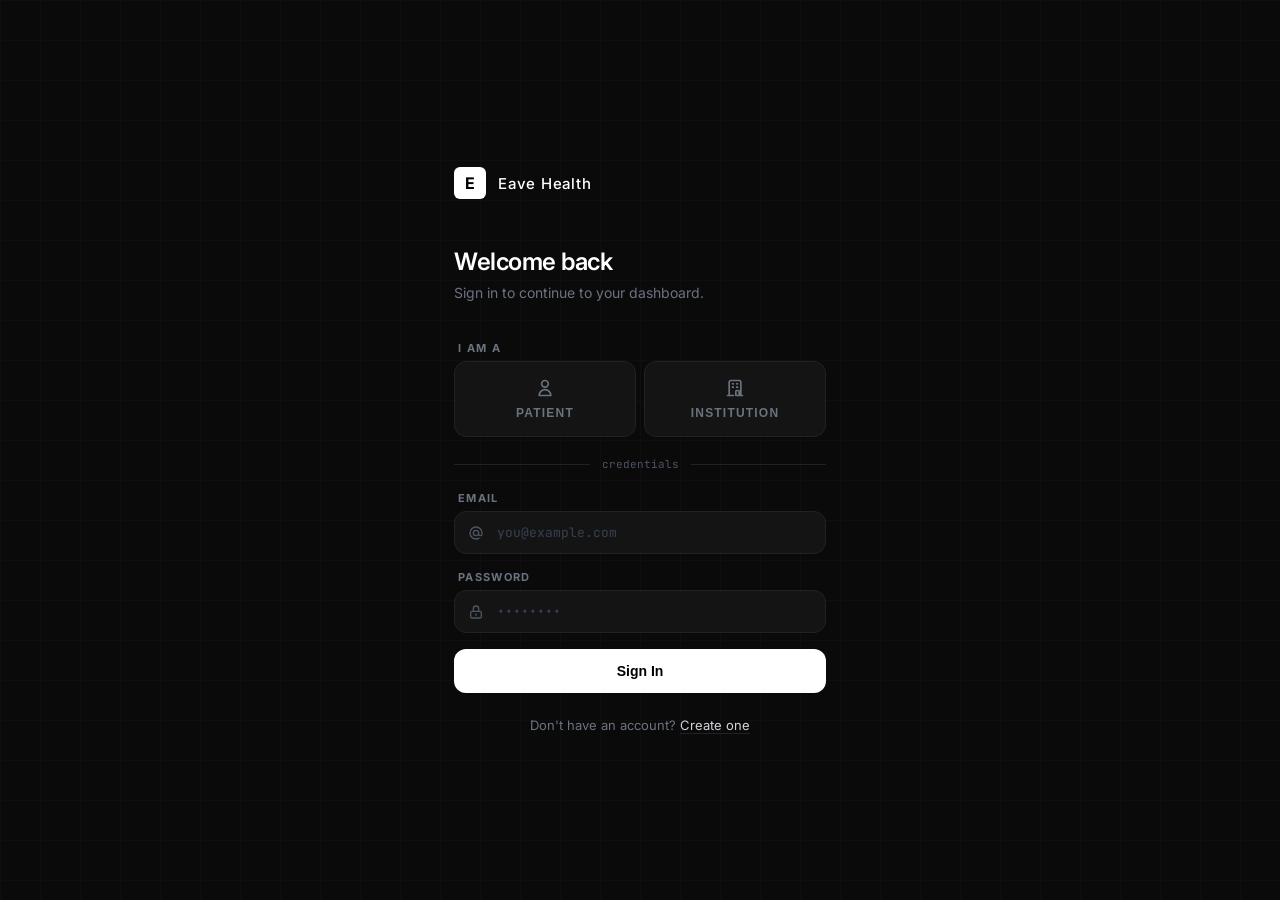
==== auth/login.html @ d10b4d87 "Initial Commit" ====
<!DOCTYPE html>
<html lang="en">
<head>
  <meta charset="UTF-8" />
  <meta name="viewport" content="width=device-width, initial-scale=1.0" />
  <title>Sign In — Eave Health</title>
  <link rel="stylesheet" href="../shared/theme.css" />
  <style>
    body { overflow: hidden; height: 100vh; display: flex; align-items: center; justify-content: center; }

    .auth-center {
      width: 100%; max-width: 420px;
      padding: 0 24px;
      animation: fadeIn 0.4s cubic-bezier(0.16,1,0.3,1) forwards;
    }

    .auth-brand {
      display: flex; align-items: center; gap: 12px;
      margin-bottom: 48px;
    }
    .auth-brand-icon {
      width: 32px; height: 32px;
      background: white; color: black;
      font-weight: 700; font-size: 16px;
      display: flex; align-items: center; justify-content: center;
      border-radius: 6px;
    }
    .auth-brand span { color: white; font-weight: 500; font-size: 15px; letter-spacing: 0.05em; }

    .auth-heading { margin-bottom: 40px; }
    .auth-heading h1 { font-size: 24px; font-weight: 600; color: white; letter-spacing: -0.02em; margin-bottom: 8px; }
    .auth-heading p { font-size: 14px; color: var(--text-muted); }

    .auth-form { display: flex; flex-direction: column; gap: 16px; }

    .field { display: flex; flex-direction: column; gap: 6px; }
    .field label { font-size: 11px; font-weight: 700; text-transform: uppercase; letter-spacing: 0.12em; color: var(--text-muted); padding-left: 4px; }

    .role-select-group { display: grid; grid-template-columns: 1fr 1fr; gap: 8px; }
    .role-btn {
      display: flex; flex-direction: column; align-items: center; justify-content: center;
      gap: 8px; padding: 16px 12px;
      background: var(--surface-2); border: 1px solid var(--border);
      border-radius: var(--radius-md); cursor: pointer; transition: var(--transition);
      color: var(--text-muted); font-size: 12px; font-weight: 600;
      text-transform: uppercase; letter-spacing: 0.1em;
    }
    .role-btn svg { width: 20px; height: 20px; }
    .role-btn:hover { background: #1a1a1a; border-color: #333; color: #d1d5db; }
    .role-btn.selected { border-color: #555; background: #1e1e1e; color: white; }
    .role-btn.selected svg { color: white; }

    .divider { display: flex; align-items: center; gap: 12px; margin: 4px 0; }
    .divider::before, .divider::after { content: ''; flex: 1; height: 1px; background: var(--border); }
    .divider span { font-size: 11px; color: var(--text-dim); font-family: var(--font-mono); }

    .auth-footer { margin-top: 24px; text-align: center; font-size: 13px; color: var(--text-muted); }
    .auth-footer a { color: var(--text); text-decoration: none; border-bottom: 1px solid var(--border); transition: border-color 0.2s; }
    .auth-footer a:hover { border-color: #555; color: white; }

    .error-msg {
      font-size: 12px; color: #f87171; font-family: var(--font-mono);
      padding: 10px 14px; background: rgba(127,29,29,0.2);
      border: 1px solid rgba(127,29,29,0.4); border-radius: var(--radius-md);
      display: none;
    }
    .error-msg.show { display: block; }

    /* Loading state */
    .btn-primary .btn-text-label { transition: opacity 0.2s; }
    .btn-primary.loading .btn-text-label { opacity: 0; }
    .btn-primary .spinner { display: none; position: absolute; }
    .btn-primary.loading .spinner { display: inline-block; }
    .btn-primary { position: relative; }
  </style>
</head>
<body class="grid-bg">

  <div class="auth-center">

    <div class="auth-brand">
      <div class="auth-brand-icon">E</div>
      <span>Eave Health</span>
    </div>

    <div class="auth-heading">
      <h1>Welcome back</h1>
      <p>Sign in to continue to your dashboard.</p>
    </div>

    <div class="auth-form">

      <!-- Role Selection -->
      <div class="field">
        <label>I am a</label>
        <div class="role-select-group">
          <button class="role-btn" id="role-patient" onclick="selectRole('patient')">
            <svg fill="none" stroke="currentColor" viewBox="0 0 24 24"><path stroke-linecap="round" stroke-linejoin="round" stroke-width="2" d="M16 7a4 4 0 11-8 0 4 4 0 018 0zM12 14a7 7 0 00-7 7h14a7 7 0 00-7-7z"/></svg>
            Patient
          </button>
          <button class="role-btn" id="role-provider" onclick="selectRole('provider')">
            <svg fill="none" stroke="currentColor" viewBox="0 0 24 24"><path stroke-linecap="round" stroke-linejoin="round" stroke-width="2" d="M19 21V5a2 2 0 00-2-2H7a2 2 0 00-2 2v16m14 0h2m-2 0h-5m-9 0H3m2 0h5M9 7h1m-1 4h1m4-4h1m-1 4h1m-2 10v-5a1 1 0 011-1h2a1 1 0 011 1v5m-4 0h4"/></svg>
            Institution
          </button>
        </div>
      </div>

      <div class="divider"><span>credentials</span></div>

      <!-- Email -->
      <div class="field">
        <label>Email</label>
        <div class="input-wrap">
          <svg class="input-icon" fill="none" stroke="currentColor" viewBox="0 0 24 24"><path stroke-linecap="round" stroke-linejoin="round" stroke-width="2" d="M16 12a4 4 0 10-8 0 4 4 0 008 0zm0 0v1.5a2.5 2.5 0 005 0V12a9 9 0 10-9 9m4.5-1.206a8.959 8.959 0 01-4.5 1.207"/></svg>
          <input type="email" id="email-input" class="with-icon" placeholder="you@example.com" autocomplete="email" />
        </div>
      </div>

      <!-- Password -->
      <div class="field">
        <label>Password</label>
        <div class="input-wrap">
          <svg class="input-icon" fill="none" stroke="currentColor" viewBox="0 0 24 24"><path stroke-linecap="round" stroke-linejoin="round" stroke-width="2" d="M12 15v2m-6 4h12a2 2 0 002-2v-6a2 2 0 00-2-2H6a2 2 0 00-2 2v6a2 2 0 002 2zm10-10V7a4 4 0 00-8 0v4h8z"/></svg>
          <input type="password" id="password-input" class="with-icon" placeholder="••••••••" autocomplete="current-password" />
        </div>
      </div>

      <div class="error-msg" id="error-msg">Invalid credentials. Please try again.</div>

      <button class="btn btn-primary btn-full" id="signin-btn" onclick="handleSignIn()">
        <span class="btn-text-label">Sign In</span>
        <span class="spinner"></span>
      </button>

    </div>

    <div class="auth-footer">
      Don't have an account? <a href="signup.html">Create one</a>
    </div>

  </div>

  <script src="../shared/api.js"></script>
  <script src="../shared/app.js"></script>
  <script>
    let selectedRole = null;

    function selectRole(role) {
      selectedRole = role;
      document.getElementById('role-patient').classList.toggle('selected', role === 'patient');
      document.getElementById('role-provider').classList.toggle('selected', role === 'provider');
    }

    async function handleSignIn() {
      const email = document.getElementById('email-input').value.trim();
      const password = document.getElementById('password-input').value;
      const errEl = document.getElementById('error-msg');
      const btn = document.getElementById('signin-btn');

      errEl.classList.remove('show');

      if (!selectedRole) {
        errEl.textContent = 'Please select your role to continue.';
        errEl.classList.add('show'); return;
      }
      if (!email || !password) {
        errEl.textContent = 'Email and password are required.';
        errEl.classList.add('show'); return;
      }

      btn.classList.add('loading');
      btn.disabled = true;

      try {
        await EaveAPI.login(email, password, selectedRole);

        if (selectedRole === 'provider') {
          window.location.href = '../institution/provider-lookup.html';
        } else {
          window.location.href = '../user/dashboard.html';
        }
      } catch (err) {
        btn.classList.remove('loading');
        btn.disabled = false;
        errEl.textContent = err.message || 'Login failed. Please try again.';
        errEl.classList.add('show');
      }
    }

    // Enter key to submit
    document.addEventListener('keydown', e => {
      if (e.key === 'Enter') handleSignIn();
    });
  </script>
</body>
</html>
---- shared/theme.css ----
/* ============================================
   EAVE HEALTH — Design System & Theme
   Shared across all pages
   ============================================ */

/* ---- Google Fonts ---- */
@import url('https://fonts.googleapis.com/css2?family=Inter:wght@300;400;500;600;700&family=JetBrains+Mono:wght@400;500;600;700&display=swap');

/* ---- CSS Variables ---- */
:root {
  --bg:         #0a0a0a;
  --surface:    #111111;
  --surface-2:  #141414;
  --surface-3:  #161618;
  --border:     #222222;
  --border-2:   #2a2a2a;
  --text:       #d1d5db;   /* gray-300 */
  --text-muted: #6b7280;   /* gray-500 */
  --text-dim:   #4b5563;   /* gray-600 */
  --text-white: #ffffff;
  --accent:     #ffffff;
  --radius-sm:  8px;
  --radius-md:  12px;
  --radius-lg:  16px;
  --radius-xl:  20px;
  --radius-2xl: 24px;
  --font-sans:  'Inter', system-ui, sans-serif;
  --font-mono:  'JetBrains Mono', 'Fira Code', monospace;
  --transition: all 0.2s ease;
}

/* ---- Reset & Base ---- */
*, *::before, *::after { box-sizing: border-box; margin: 0; padding: 0; }

html { font-size: 16px; }

body {
  font-family: var(--font-sans);
  background-color: var(--bg);
  color: var(--text);
  -webkit-font-smoothing: antialiased;
  -moz-osx-font-smoothing: grayscale;
  min-height: 100vh;
  overscroll-behavior: none;
}

/* ---- Grid Background (applied to body or a wrapper) ---- */
.grid-bg::before {
  content: '';
  position: fixed;
  inset: 0;
  z-index: 0;
  pointer-events: none;
  opacity: 0.15;
  background-image:
    linear-gradient(to right, #333 1px, transparent 1px),
    linear-gradient(to bottom, #333 1px, transparent 1px);
  background-size: 40px 40px;
}

/* ---- Scrollbar ---- */
::-webkit-scrollbar { width: 6px; }
::-webkit-scrollbar-track { background: transparent; }
::-webkit-scrollbar-thumb { background: var(--text-dim); border-radius: 3px; }

/* ---- Animations ---- */
@keyframes fadeIn {
  from { opacity: 0; transform: translateY(10px); }
  to   { opacity: 1; transform: translateY(0); }
}
@keyframes spin {
  to { transform: rotate(360deg); }
}
@keyframes slideIn {
  from { transform: translateX(-110%); opacity: 0; }
  to   { transform: translateX(0);     opacity: 1; }
}

.fade-in { animation: fadeIn 0.4s cubic-bezier(0.16, 1, 0.3, 1) forwards; }
.spin    { animation: spin 1s linear infinite; }

/* ---- Typography Helpers ---- */
.label {
  font-size: 10px;
  font-weight: 700;
  text-transform: uppercase;
  letter-spacing: 0.15em;
  color: var(--text-muted);
}
.mono { font-family: var(--font-mono); }

/* ---- Badge / Tag ---- */
.badge {
  display: inline-flex;
  align-items: center;
  gap: 6px;
  padding: 5px 10px;
  background: #18181b;
  border: 1px solid var(--border);
  border-radius: var(--radius-sm);
  font-family: var(--font-mono);
  font-size: 11px;
  font-weight: 500;
  color: var(--text-muted);
  letter-spacing: 0.05em;
}
.badge.green {
  background: #0A2E1F;
  color: #4ADE80;
  border-color: #166534;
}

/* ---- Buttons ---- */
.btn {
  display: inline-flex;
  align-items: center;
  justify-content: center;
  gap: 8px;
  padding: 8px 16px;
  border-radius: var(--radius-md);
  font-size: 13px;
  font-weight: 600;
  cursor: pointer;
  transition: var(--transition);
  border: none;
}
.btn:disabled { opacity: 0.5; cursor: not-allowed; }

.btn-primary {
  background: var(--accent);
  color: #000;
}
.btn-primary:hover:not(:disabled) { background: #e5e5e5; }

.btn-ghost {
  background: rgba(255,255,255,0.07);
  color: var(--text-white);
  border: 1px solid rgba(255,255,255,0.15);
}
.btn-ghost:hover:not(:disabled) { background: var(--accent); color: #000; }

.btn-text {
  background: transparent;
  color: var(--text-muted);
}
.btn-text:hover { color: var(--text-white); }

.btn-full { width: 100%; padding: 14px 16px; border-radius: var(--radius-md); font-size: 14px; }

/* ---- Form Elements ---- */
.input-group { display: flex; flex-direction: column; gap: 6px; }
.input-group label { padding-left: 8px; }

.input-wrap { position: relative; display: flex; align-items: center; }
.input-wrap .input-icon {
  position: absolute;
  left: 14px;
  color: var(--text-dim);
  width: 16px;
  height: 16px;
  pointer-events: none;
}

input, textarea {
  width: 100%;
  background: var(--surface-2);
  color: var(--text-white);
  border: 1px solid var(--border);
  border-radius: var(--radius-md);
  font-family: var(--font-mono);
  font-size: 13px;
  outline: none;
  transition: var(--transition);
}
input { padding: 12px 16px; }
input.with-icon { padding-left: 42px; }
input:focus, textarea:focus:not(.input-ta) {
  border-color: #555;
  background: #1a1a1a;
}
input::placeholder, textarea::placeholder { color: #374151; }

textarea {
  padding: 12px 16px;
  font-family: var(--font-sans);
  font-size: 13px;
  resize: none;
  line-height: 1.6;
}

/* ---- Cards ---- */
.card {
  background: var(--surface);
  border: 1px solid var(--border);
  border-radius: var(--radius-xl);
  padding: 20px;
  transition: border-color 0.2s;
}
.card:hover { border-color: #333; }

/* ---- Page Layout ---- */
.page-wrapper {
  display: flex;
  min-height: 100vh;
  width: 100%;
  background: var(--bg);
  position: relative;
}

.main-content {
  position: relative;
  z-index: 10;
  width: 100%;
  min-height: 100vh;
  padding-bottom: 96px; /* for bottom nav on mobile */
  overflow-x: hidden;
}

.page-inner {
  width: 100%;
  max-width: 896px;
  margin: 0 auto;
  padding: 48px 24px;
}

/* ---- Action Bar ---- */
.action-bar {
  display: flex;
  flex-wrap: wrap;
  align-items: center;
  gap: 12px;
  margin-bottom: 48px;
  padding-bottom: 24px;
  border-bottom: 1px solid rgba(34,34,34,0.6);
}
.action-bar .spacer { flex: 1; }

/* ---- Page Header ---- */
.page-header { margin-bottom: 56px; }
.page-header .subtitle { font-size: 14px; color: var(--text-muted); margin-bottom: 12px; }
.page-header h1 { font-size: 30px; font-weight: 600; color: var(--text-white); letter-spacing: -0.02em; }

/* ---- Section ---- */
.section { margin-bottom: 56px; }
.section-title {
  font-size: 10px;
  font-weight: 700;
  color: var(--text-muted);
  text-transform: uppercase;
  letter-spacing: 0.15em;
  margin-bottom: 24px;
}
.section-title.with-border {
  border-top: 1px solid rgba(34,34,34,0.8);
  padding-top: 32px;
}

/* ---- List Items ---- */
.list-item {
  display: flex;
  align-items: flex-start;
  gap: 16px;
  padding: 12px;
  border-radius: var(--radius-md);
  border: 1px solid transparent;
  transition: var(--transition);
  cursor: pointer;
  font-size: 15px;
  line-height: 1.7;
}
.list-item:hover {
  background: var(--surface-2);
  border-color: var(--border);
}
.list-item .dot { color: #374151; margin-top: 6px; font-size: 10px; flex-shrink: 0; }
.list-item .dot.red { color: #7f1d1d; }
.list-item .item-text { color: var(--text); }
.list-item .item-text strong { color: var(--text-white); font-weight: 500; }
.list-item .item-text.red-text { color: rgba(248, 113, 113, 0.8); }

/* ---- Border-left list (Diet, Visits) ---- */
.bordered-list {
  border-left: 1px solid rgba(34,34,34,0.8);
  padding-left: 24px;
  display: flex;
  flex-direction: column;
  gap: 16px;
}

/* ---- Bottom Navigation ---- */
#bottom-nav {
  position: fixed;
  bottom: 16px;
  left: 16px;
  right: 16px;
  z-index: 50;
}
#bottom-nav nav {
  background: rgba(20,20,20,0.92);
  backdrop-filter: blur(20px);
  border: 1px solid var(--border);
  box-shadow: 0 10px 40px rgba(0,0,0,0.8);
  border-radius: var(--radius-xl);
  padding: 8px;
}
#bottom-nav .nav-items {
  display: flex;
  justify-content: space-around;
  align-items: center;
}
#bottom-nav .nav-btn {
  display: flex;
  flex-direction: column;
  align-items: center;
  padding: 8px;
  border-radius: var(--radius-md);
  transition: var(--transition);
  border: none;
  background: transparent;
  cursor: pointer;
  color: #6b7280;
  width: 64px;
  position: relative;
}
#bottom-nav .nav-btn:hover { color: #d1d5db; }
#bottom-nav .nav-btn.active { color: #fff; }
#bottom-nav .nav-btn .active-dot {
  position: absolute;
  top: -4px;
  width: 4px;
  height: 4px;
  background: white;
  border-radius: 50%;
  display: none;
}
#bottom-nav .nav-btn.active .active-dot { display: block; }
#bottom-nav .nav-btn svg { width: 24px; height: 24px; transition: transform 0.3s; }
#bottom-nav .nav-btn.active svg { transform: translateY(-4px); }
#bottom-nav .nav-btn .nav-label {
  font-size: 10px;
  font-weight: 500;
  letter-spacing: 0.05em;
  position: absolute;
  bottom: 4px;
  opacity: 0;
  transform: translateY(8px);
  transition: var(--transition);
}
#bottom-nav .nav-btn.active .nav-label { opacity: 1; transform: translateY(0); }

/* ---- Sidebar (Hover-activated, Notion-style) ---- */
#sidebar-trigger {
  position: fixed;
  top: 48px;
  bottom: 48px;
  left: 0;
  width: 32px;
  z-index: 50;
}
#sidebar-trigger:hover #sidebar-panel,
#sidebar-trigger:focus-within #sidebar-panel { transform: translateX(0); opacity: 1; pointer-events: auto; }
#sidebar-trigger:hover ~ #menu-hint { opacity: 0; }

#menu-hint {
  position: fixed;
  top: 32px;
  left: 32px;
  z-index: 30;
  color: var(--text-dim);
  pointer-events: none;
  transition: opacity 0.3s;
}

#sidebar-panel {
  position: absolute;
  top: 0;
  left: 16px;
  width: 250px;
  max-height: 600px;
  height: 75vh;
  background: var(--surface-2);
  border: 1px solid #252528;
  border-radius: var(--radius-xl);
  padding: 16px;
  display: flex;
  flex-direction: column;
  box-shadow: 0 20px 60px rgba(0,0,0,0.8);
  transform: translateX(-110%);
  opacity: 0;
  transition: transform 0.3s cubic-bezier(0.16,1,0.3,1), opacity 0.3s;
  pointer-events: none;
}

.sidebar-brand {
  display: flex;
  align-items: center;
  gap: 12px;
  margin-bottom: 40px;
  padding: 0 8px;
  margin-top: 8px;
}
.sidebar-brand .brand-icon {
  width: 24px;
  height: 24px;
  background: white;
  color: black;
  font-weight: 700;
  display: flex;
  align-items: center;
  justify-content: center;
  font-size: 12px;
  border-radius: 4px;
}
.sidebar-brand span { color: white; font-weight: 500; font-size: 13px; letter-spacing: 0.05em; }

.sidebar-nav { flex: 1; overflow-y: auto; display: flex; flex-direction: column; gap: 2px; }
.sidebar-nav p.nav-group-label {
  padding: 0 12px;
  font-size: 10px;
  font-weight: 700;
  color: var(--text-muted);
  text-transform: uppercase;
  letter-spacing: 0.15em;
  margin: 8px 0 8px;
}
.sidebar-nav a, .sidebar-nav button.nav-link {
  display: flex;
  align-items: center;
  gap: 12px;
  padding: 8px 12px;
  border-radius: 6px;
  font-size: 13px;
  font-weight: 500;
  color: #9ca3af;
  border: 1px solid transparent;
  background: transparent;
  width: 100%;
  text-align: left;
  cursor: pointer;
  transition: var(--transition);
  text-decoration: none;
}
.sidebar-nav a:hover, .sidebar-nav button.nav-link:hover { background: rgba(255,255,255,0.05); color: #e5e7eb; }
.sidebar-nav a.active, .sidebar-nav button.nav-link.active {
  background: rgba(255,255,255,0.1);
  color: white;
  border-color: rgba(255,255,255,0.1);
}
.sidebar-nav a svg, .sidebar-nav button.nav-link svg { width: 16px; height: 16px; flex-shrink: 0; }

.sidebar-footer {
  margin-top: auto;
  padding-top: 16px;
  border-top: 1px solid rgba(34,34,34,0.6);
}
.sidebar-user {
  display: flex;
  align-items: center;
  gap: 12px;
  padding: 8px;
  border-radius: 6px;
  cursor: pointer;
  transition: var(--transition);
  background: transparent;
  border: none;
  width: 100%;
  color: #d1d5db;
}
.sidebar-user:hover { background: rgba(255,255,255,0.05); }
.sidebar-user .avatar {
  width: 24px;
  height: 24px;
  border-radius: 4px;
  background: black;
  border: 1px solid #374151;
  display: flex;
  align-items: center;
  justify-content: center;
  font-size: 10px;
  color: white;
  font-weight: 500;
}
.sidebar-user .name { font-size: 13px; font-weight: 500; }
.sidebar-user svg { width: 16px; height: 16px; color: var(--text-muted); margin-left: auto; }

/* ---- Vitals Grid ---- */
.vitals-grid {
  display: grid;
  grid-template-columns: repeat(2, 1fr);
  gap: 16px;
}
.vital-card {
  padding: 20px;
  background: var(--surface);
  border: 1px solid var(--border);
  border-radius: var(--radius-xl);
  transition: border-color 0.2s;
}
.vital-card:hover { border-color: #333; }
.vital-label { font-size: 10px; color: var(--text-muted); font-weight: 700; letter-spacing: 0.15em; text-transform: uppercase; margin-bottom: 4px; }
.vital-value { font-size: 30px; font-weight: 600; color: white; margin-top: 8px; }
.vital-unit { font-size: 14px; font-weight: 400; color: var(--text-muted); }

/* ---- Timeline (Last Visits) ---- */
.timeline { padding-left: 8px; display: flex; flex-direction: column; gap: 40px; }
.timeline-item {
  position: relative;
  padding-left: 32px;
  border-left: 1px solid rgba(34,34,34,0.8);
}
.timeline-dot {
  position: absolute;
  width: 8px;
  height: 8px;
  border-radius: 50%;
  border: 2px solid var(--surface);
  left: -4.5px;
  top: 6px;
  transition: transform 0.2s, background 0.2s;
}
.timeline-item:hover .timeline-dot { transform: scale(1.5); background: white !important; }
.timeline-item h3 { font-size: 18px; font-weight: 500; color: white; margin-bottom: 4px; }
.timeline-item .meta { font-size: 10px; font-weight: 700; color: var(--text-dim); text-transform: uppercase; letter-spacing: 0.1em; margin-bottom: 16px; }
.timeline-item p { font-size: 15px; line-height: 1.7; color: #9ca3af; max-width: 700px; }

/* ---- Spinner ---- */
.spinner {
  width: 16px;
  height: 16px;
  border: 2px solid currentColor;
  border-top-color: transparent;
  border-radius: 50%;
  animation: spin 0.8s linear infinite;
  display: inline-block;
}

/* ---- Responsive ---- */
@media (min-width: 768px) {
  .main-content { padding-bottom: 0; }
  .vitals-grid { grid-template-columns: repeat(4, 1fr); }
  .page-inner { padding: 64px 24px; }
  #bottom-nav { display: none; }
}

/* ============================================
   TOAST NOTIFICATIONS
   ============================================ */
#toast-container {
  position: fixed;
  bottom: 100px;
  right: 24px;
  z-index: 9999;
  display: flex;
  flex-direction: column;
  gap: 8px;
  pointer-events: none;
}
@media (min-width: 768px) { #toast-container { bottom: 24px; } }

.toast {
  display: flex;
  align-items: center;
  gap: 10px;
  padding: 12px 16px;
  background: #1a1a1a;
  border: 1px solid #2a2a2a;
  border-radius: 10px;
  font-size: 13px;
  color: #d1d5db;
  box-shadow: 0 8px 30px rgba(0,0,0,0.6);
  animation: toastIn 0.3s cubic-bezier(0.16,1,0.3,1) forwards;
  pointer-events: auto;
  max-width: 320px;
}
.toast.success { border-color: #166534; }
.toast.success .toast-dot { background: #4ade80; }
.toast.error   { border-color: #7f1d1d; }
.toast.error   .toast-dot { background: #f87171; }
.toast-dot { width: 6px; height: 6px; border-radius: 50%; background: white; flex-shrink: 0; }
.toast-out { animation: toastOut 0.25s ease forwards; }

@keyframes toastIn  { from { opacity:0; transform: translateY(8px); } to { opacity:1; transform: translateY(0); } }
@keyframes toastOut { from { opacity:1; transform: translateY(0); }   to { opacity:0; transform: translateY(8px); } }

/* ============================================
   PAGE TRANSITION OVERLAY
   ============================================ */
#page-transition {
  position: fixed; inset: 0; z-index: 9998;
  background: var(--bg);
  pointer-events: none;
  opacity: 0;
}
#page-transition.fade-out {
  animation: pageFadeOut 0.18s ease forwards;
}
@keyframes pageFadeOut {
  from { opacity: 0; } to { opacity: 1; }
}

/* ============================================
   CMD-K SPOTLIGHT SEARCH
   ============================================ */
#spotlight-overlay {
  position: fixed; inset: 0; z-index: 9000;
  background: rgba(0,0,0,0.6);
  backdrop-filter: blur(4px);
  display: none;
  align-items: flex-start;
  justify-content: center;
  padding-top: 120px;
}
#spotlight-overlay.open { display: flex; }

#spotlight-box {
  width: 100%; max-width: 560px;
  background: #111;
  border: 1px solid #2a2a2a;
  border-radius: 16px;
  overflow: hidden;
  box-shadow: 0 24px 80px rgba(0,0,0,0.9);
  animation: fadeIn 0.15s cubic-bezier(0.16,1,0.3,1);
}
#spotlight-input {
  width: 100%;
  background: transparent;
  border: none;
  border-bottom: 1px solid #1e1e1e;
  color: white;
  font-size: 16px;
  padding: 18px 20px;
  outline: none;
  font-family: var(--font-mono);
}
#spotlight-input::placeholder { color: #374151; }
#spotlight-results { padding: 8px; }
.spotlight-item {
  display: flex; align-items: center; gap: 12px;
  padding: 10px 12px; border-radius: 8px;
  font-size: 14px; color: #9ca3af;
  cursor: pointer; transition: var(--transition);
  border: 1px solid transparent;
}
.spotlight-item:hover, .spotlight-item.focused {
  background: rgba(255,255,255,0.05);
  color: white;
  border-color: #2a2a2a;
}
.spotlight-item-icon { width: 16px; height: 16px; flex-shrink: 0; }
.spotlight-item-icon svg { width: 100%; height: 100%; }
.spotlight-hint {
  padding: 10px 20px 12px;
  font-size: 11px;
  color: #374151;
  font-family: var(--font-mono);
  border-top: 1px solid #1a1a1a;
}
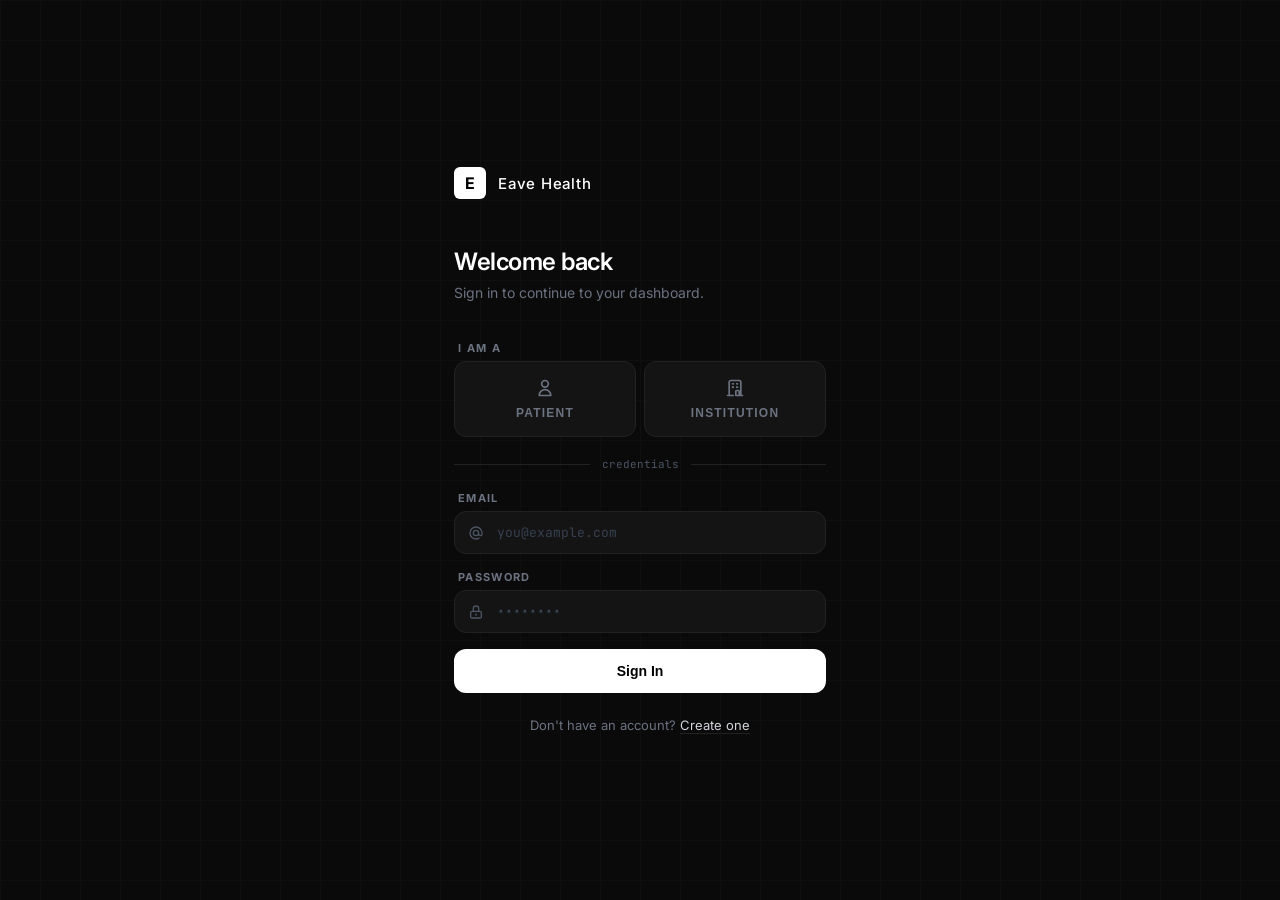
==== commit 71969708: "last frontend" ====
--- a/auth/login.html
+++ b/auth/login.html
@@ -4,7 +4,7 @@
   <meta charset="UTF-8" />
   <meta name="viewport" content="width=device-width, initial-scale=1.0" />
   <title>Sign In — Eave Health</title>
-  <link rel="stylesheet" href="../shared/theme.css" />
+  <link rel="stylesheet" href="/shared/theme.css" />
   <style>
     body { overflow: hidden; height: 100vh; display: flex; align-items: center; justify-content: center; }
 
@@ -135,13 +135,13 @@
     </div>
 
     <div class="auth-footer">
-      Don't have an account? <a href="signup.html">Create one</a>
+      Don't have an account? <a href="/signup">Create one</a>
     </div>
 
   </div>
 
-  <script src="../shared/api.js"></script>
-  <script src="../shared/app.js"></script>
+  <script src="/shared/api.js"></script>
+  <script src="/shared/app.js"></script>
   <script>
     let selectedRole = null;
 
@@ -175,9 +175,9 @@
         await EaveAPI.login(email, password, selectedRole);
 
         if (selectedRole === 'provider') {
-          window.location.href = '../institution/provider-lookup.html';
+          EaveAPI.navigate('/provider');
         } else {
-          window.location.href = '../user/dashboard.html';
+          EaveAPI.navigate('/dashboard');
         }
       } catch (err) {
         btn.classList.remove('loading');
